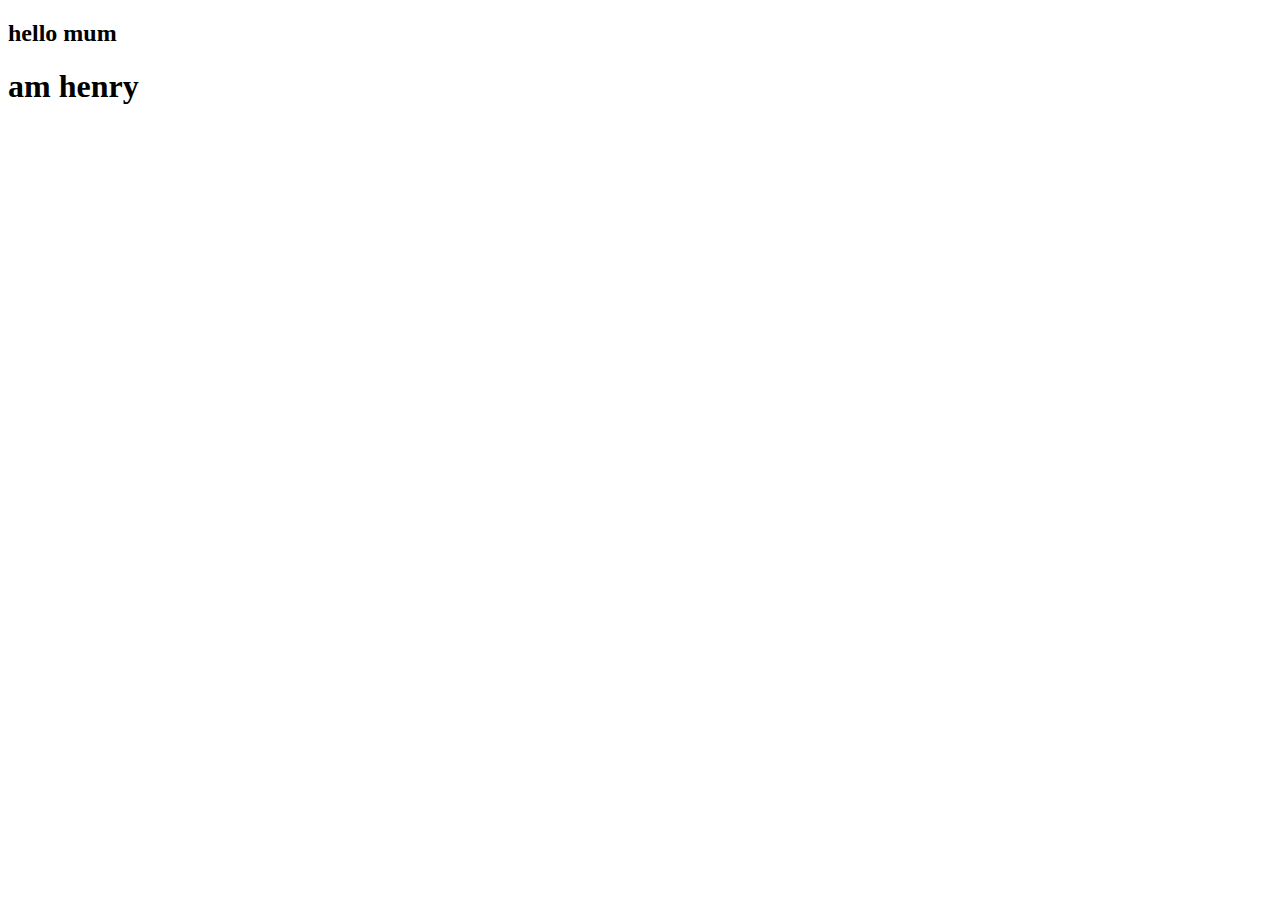
==== index.html @ 4d2feb8e "added" ====
<!DOCTYPE html>
<html lang="en">
<head>
  <meta charset="UTF-8">
  <meta name="viewport" content="width=device-width, initial-scale=1.0">
  <title>Document</title>
</head>
<body>
  <h2>hello mum</h2>
  <h1>am henry</h1>
</body>
</html>
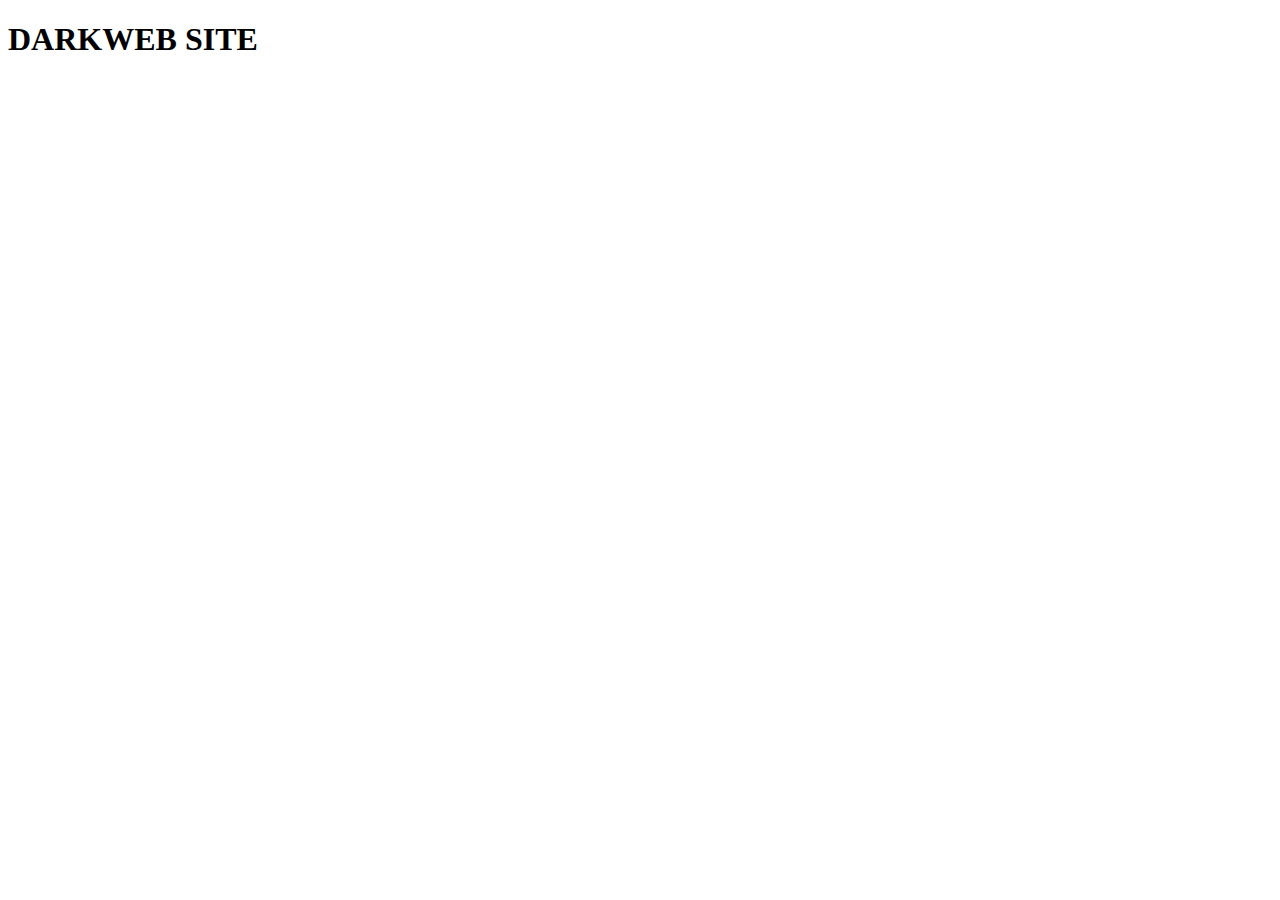
==== commit 1d29806d: "commit" ====
--- a/index.html
+++ b/index.html
@@ -3,10 +3,9 @@
 <head>
   <meta charset="UTF-8">
   <meta name="viewport" content="width=device-width, initial-scale=1.0">
-  <title>Document</title>
+  <title>HackIt</title>
 </head>
 <body>
-  <h2>hello mum</h2>
-  <h1>am henry</h1>
+  <h1>DARKWEB SITE</h1>
 </body>
 </html>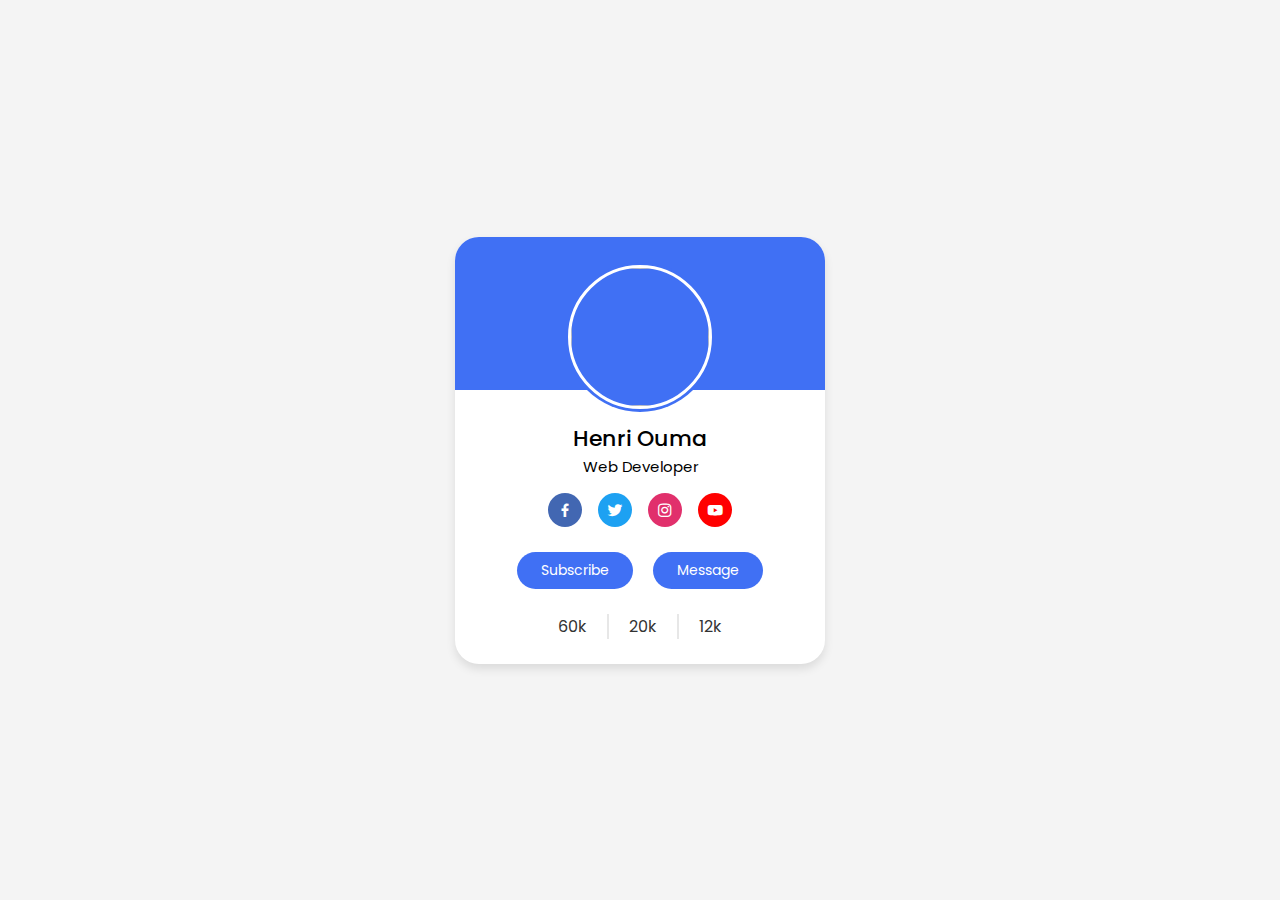
==== commit 242335cb: "commit" ====
--- a/index.html
+++ b/index.html
@@ -3,9 +3,53 @@
 <head>
   <meta charset="UTF-8">
   <meta name="viewport" content="width=device-width, initial-scale=1.0">
-  <title>HackIt</title>
+  <title>Profile Card UI Design</title>
+  <link rel="stylesheet" href="profile.css">
+  <link href='https://unpkg.com/boxicons@2.1.4/css/boxicons.min.css' rel='stylesheet'>
 </head>
 <body>
-  <h1>DARKWEB SITE</h1>
+
+  <div class="profile-card">
+    <div class="image">
+        <img src="images/pexels-blitzboy-1040880.jpg" class="profile-img">
+    </div>
+
+    <div class="text-data">
+      <span class="name">Henri Ouma</span>
+      <span class="job">Web Developer</span>
+    </div>
+  
+    <div class="media-buttons">
+      <a href="#" style="background:#4267b2" class="link">
+        <i class='bx bxl-facebook'></i>
+      </a>
+      <a href="#"   style="background:#1da1f2"class="link">
+        <i class='bx bxl-twitter'></i>
+      </a>
+      <a href="#" style="background:#e1306c" class="link">
+        <i class='bx bxl-instagram'></i>
+      </a>
+      <a href="#"  style="background:#ff0000" class="link">
+        <i class='bx bxl-youtube'></i>
+      </a>
+    </div>
+
+    <div class="buttons">
+      <div class="button">Subscribe</div>
+      <div class="button">Message</div>
+    </div>
+
+     <div class="analytics">
+      <div class="data">
+        <span class="number">60k</span>
+      </div>
+      <div class="data">
+        <span class="number">20k</span>
+      </div>
+      <div class="data">
+        <span class="number">12k</span>
+      </div>
+     </div>
+  </div>
 </body>
 </html>--- a/profile.css
+++ b/profile.css
@@ -0,0 +1,149 @@
+@import url('https://fonts.googleapis.com/css2?family=Poppins:wght@300;400;500;600&display=swap');
+*{
+  font-family: "Poppins", sans-serif;
+  margin: 0;
+  padding: 0;
+  box-sizing: border-box;
+
+  
+  
+}
+
+body{
+  height: 100vh;
+  display: flex;
+  align-items: center;
+  justify-content: center;
+  background-color: #f4f4f4;
+}
+
+.profile-card{
+ display: flex;
+ flex-direction: column;
+ align-items: center;
+  max-width: 370px;
+  width: 100%;
+  background: #fff;
+  border-radius: 24px;
+  padding: 25px;
+  box-shadow: 0 5px 10px rgba(0, 0, 0, 0.1);
+  position: relative;
+}
+
+.profile-card::before{
+   content: ' ';
+   position:absolute ;
+   top: 0;
+   left: 0;
+   height: 36%;
+   width: 100%;
+   border-radius: 24px 24px 0 0;
+   background-color: #4070f4;
+}
+
+.image {
+  position: relative;
+  height: 150px;
+  width: 150px;
+  border-radius: 50%;
+  background-color: #4070f4;
+  padding: 3px;
+  margin-bottom: 10px;
+}
+.image .profile-img {
+  height: 100%;
+  width: 100%;
+  object-fit: cover;
+  border-radius: 50%;
+  border: 3px solid #fff;
+}
+
+.profile-card .text-data {
+  display: flex;
+  flex-direction: column;
+  align-items: center;
+}
+
+.text-data .name {
+  font-size: 22px;
+  font-weight: 500;
+}
+.text-data .job {
+  font-size: 15px;
+  font-weight: 400;
+}
+
+.profile-card .media-buttons {
+  display: flex;
+}
+
+
+.text-data .name {
+  font-size: 22px;
+  font-weight: 500;
+}
+.text-data .job {
+  font-size: 15px;
+  font-weight: 400;
+}
+.profile-card .media-buttons {
+  display: flex;
+  align-items: center;
+  margin-top:15px ;
+}
+
+.media-buttons .link {
+  display: flex;
+  align-items: center;
+  justify-content: center;
+  color: #fff;
+  font-size: 18px;
+  height: 34px;
+  width: 34px;
+  border-radius: 50%;
+  margin: 0 8px;
+  background-color: #4070f4;
+  text-decoration: none;
+}
+
+.profile-card .buttons {
+  display: flex;
+  align-items: center;
+  margin-top:25px ;
+}
+.buttons .button {
+  color: #fff;
+  font-size: 14px;
+  font-weight: 400;
+  border:none;
+  border-radius: 24px;
+  margin: 0 10px;
+  padding: 8px 24px;
+  background-color: #4070f4;
+  cursor:pointer;
+  transition: all 0.3s ease;
+
+}
+.buttons .button:hover {
+  background-color:#0e4bf1 ;
+}
+.profile-card .analytics {
+  display: flex;
+  align-items: center;
+  margin-top: 25px;
+}
+
+.analytics .data {
+  display: flex;
+  align-items: center;
+  color :#333;
+  padding: 0 20px;
+  border-right: 2px solid #e7e7e7;
+}
+.data .i {
+  font-size: 18px;
+  margin-right: 6px;
+}
+ .data:last-child{
+  border-right: none;
+ }
